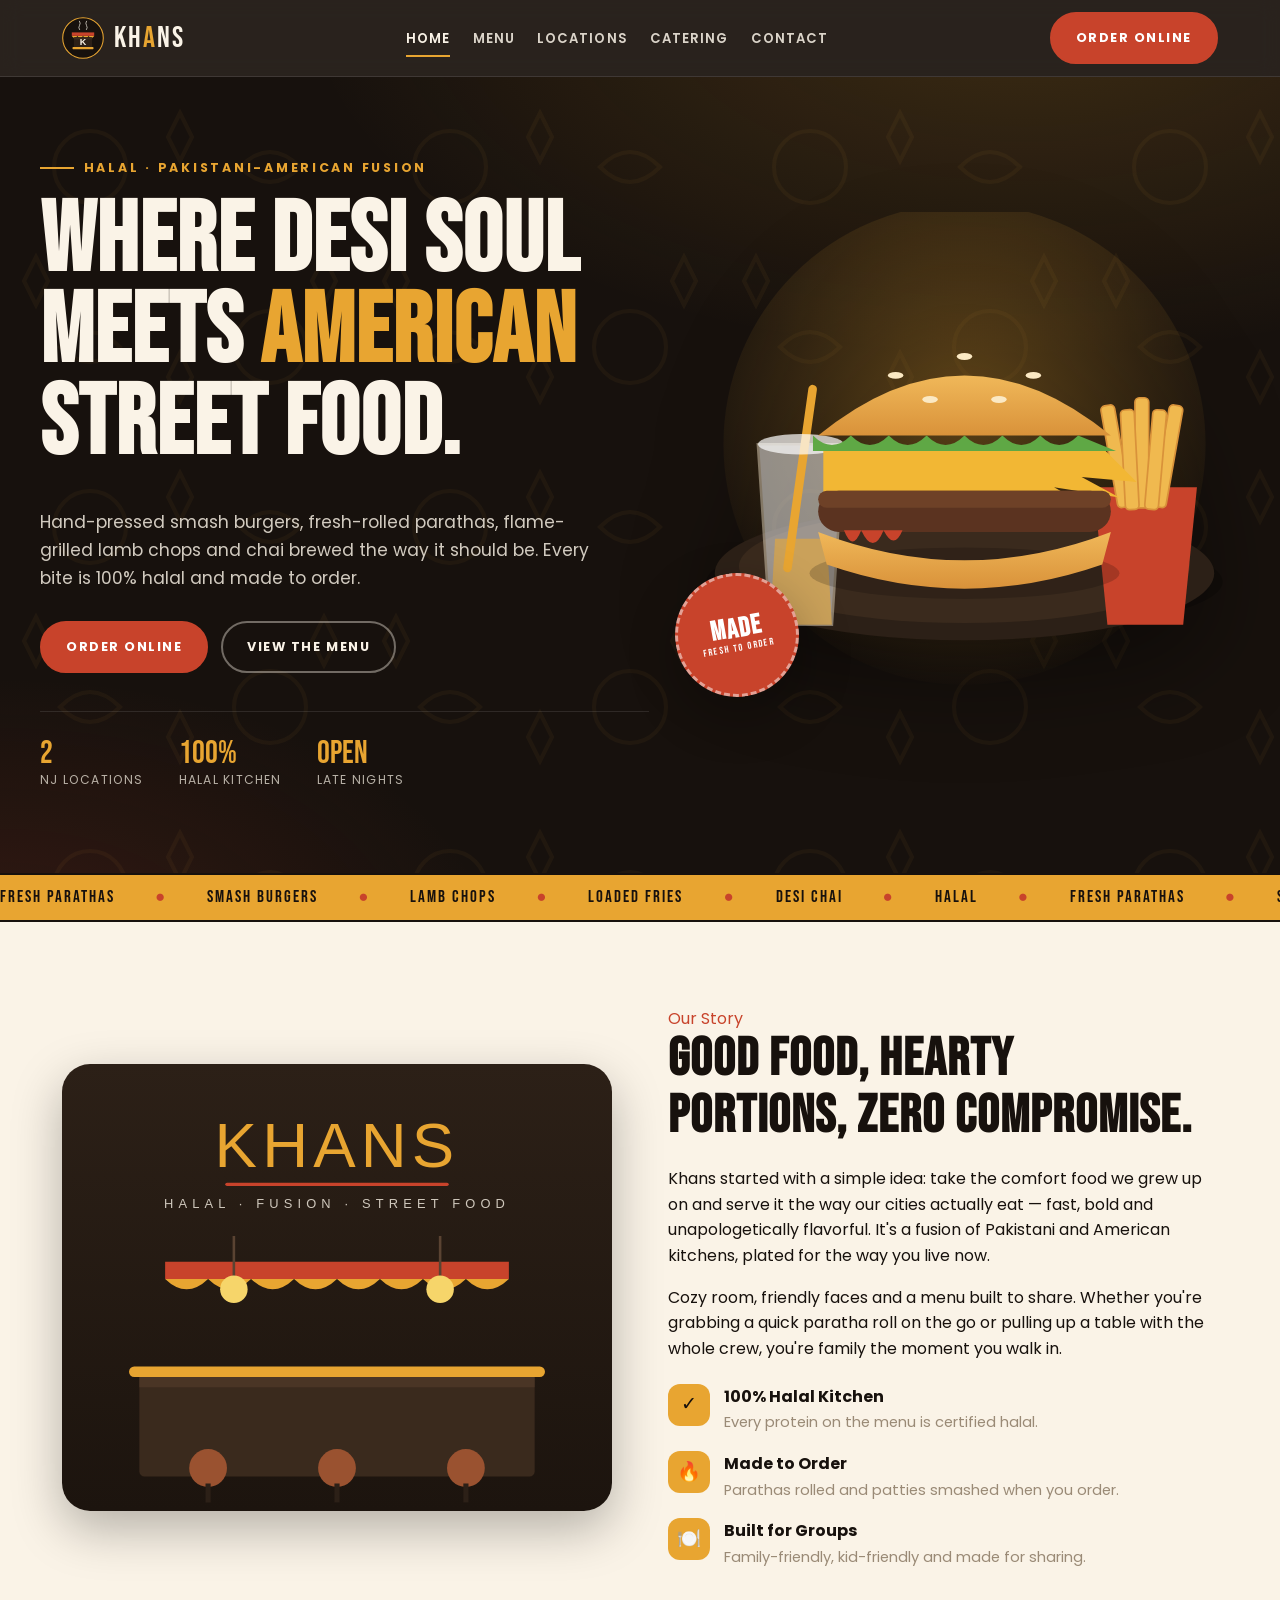
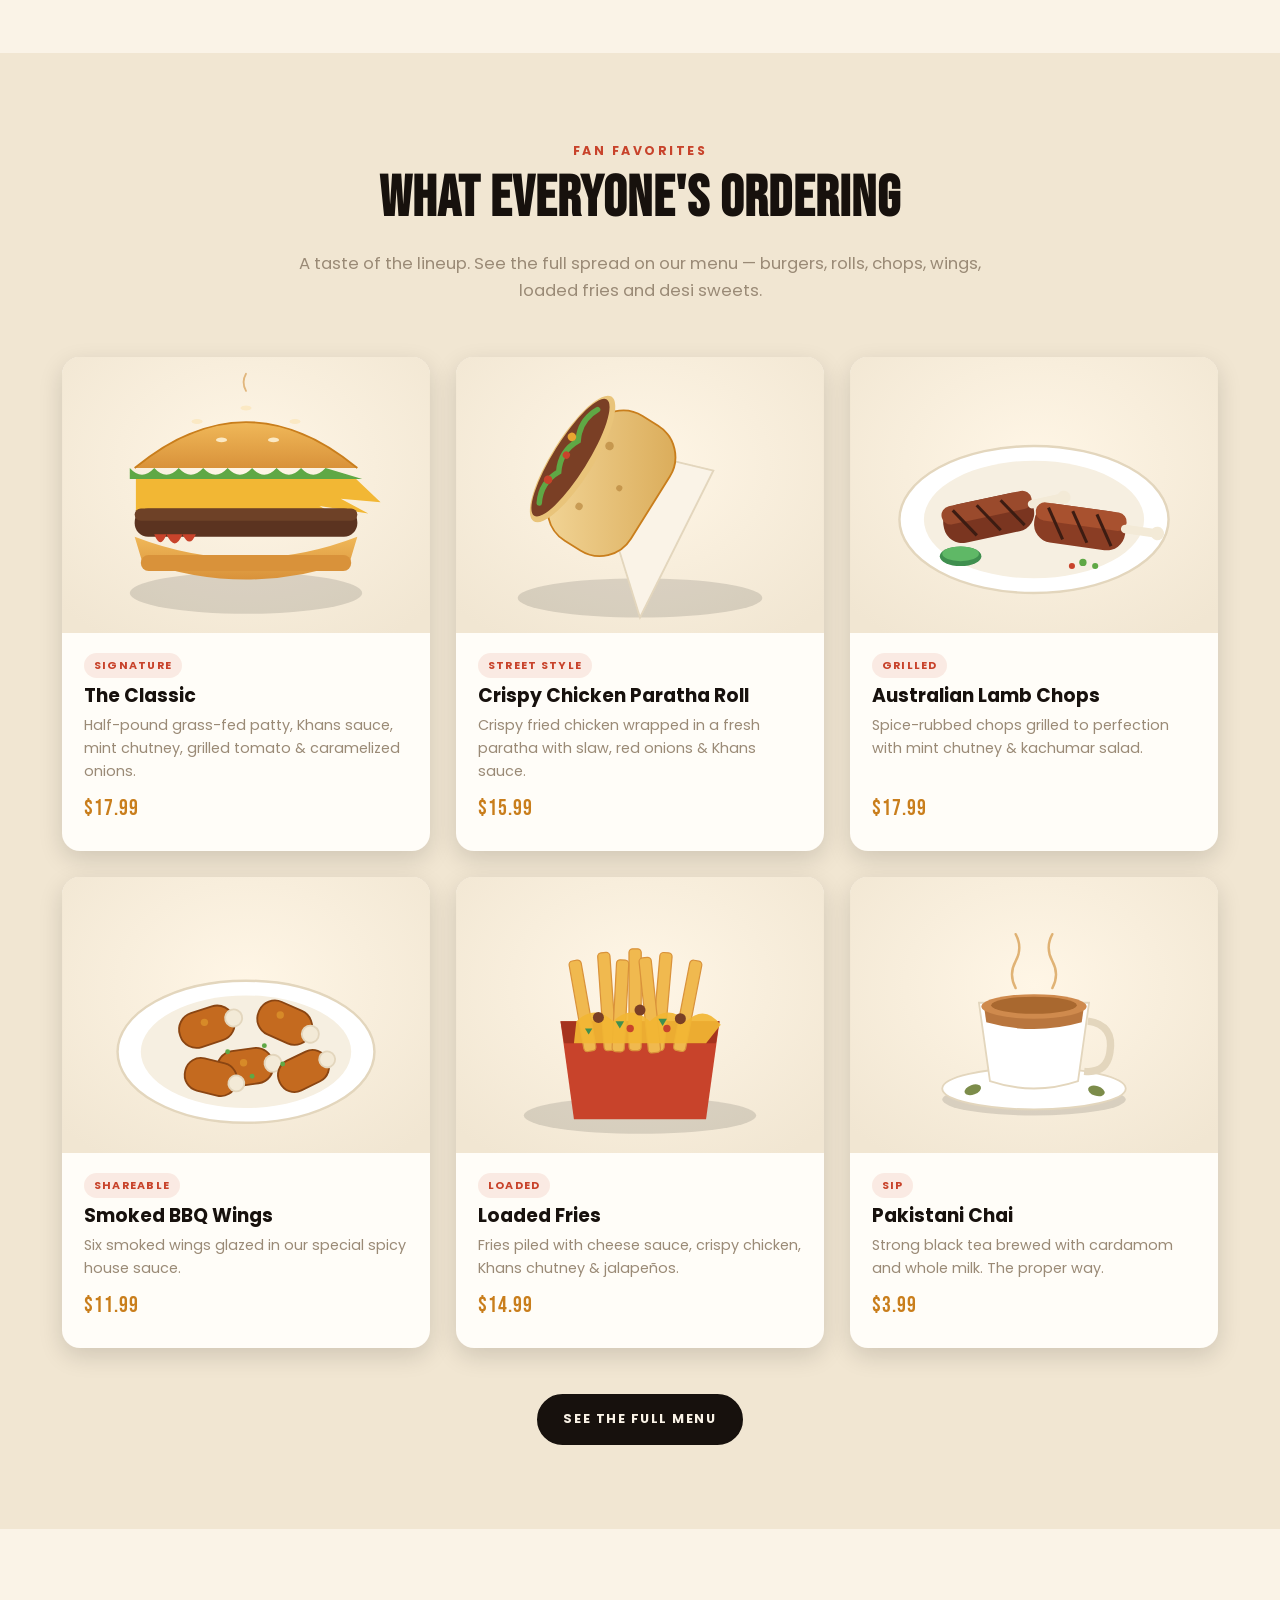
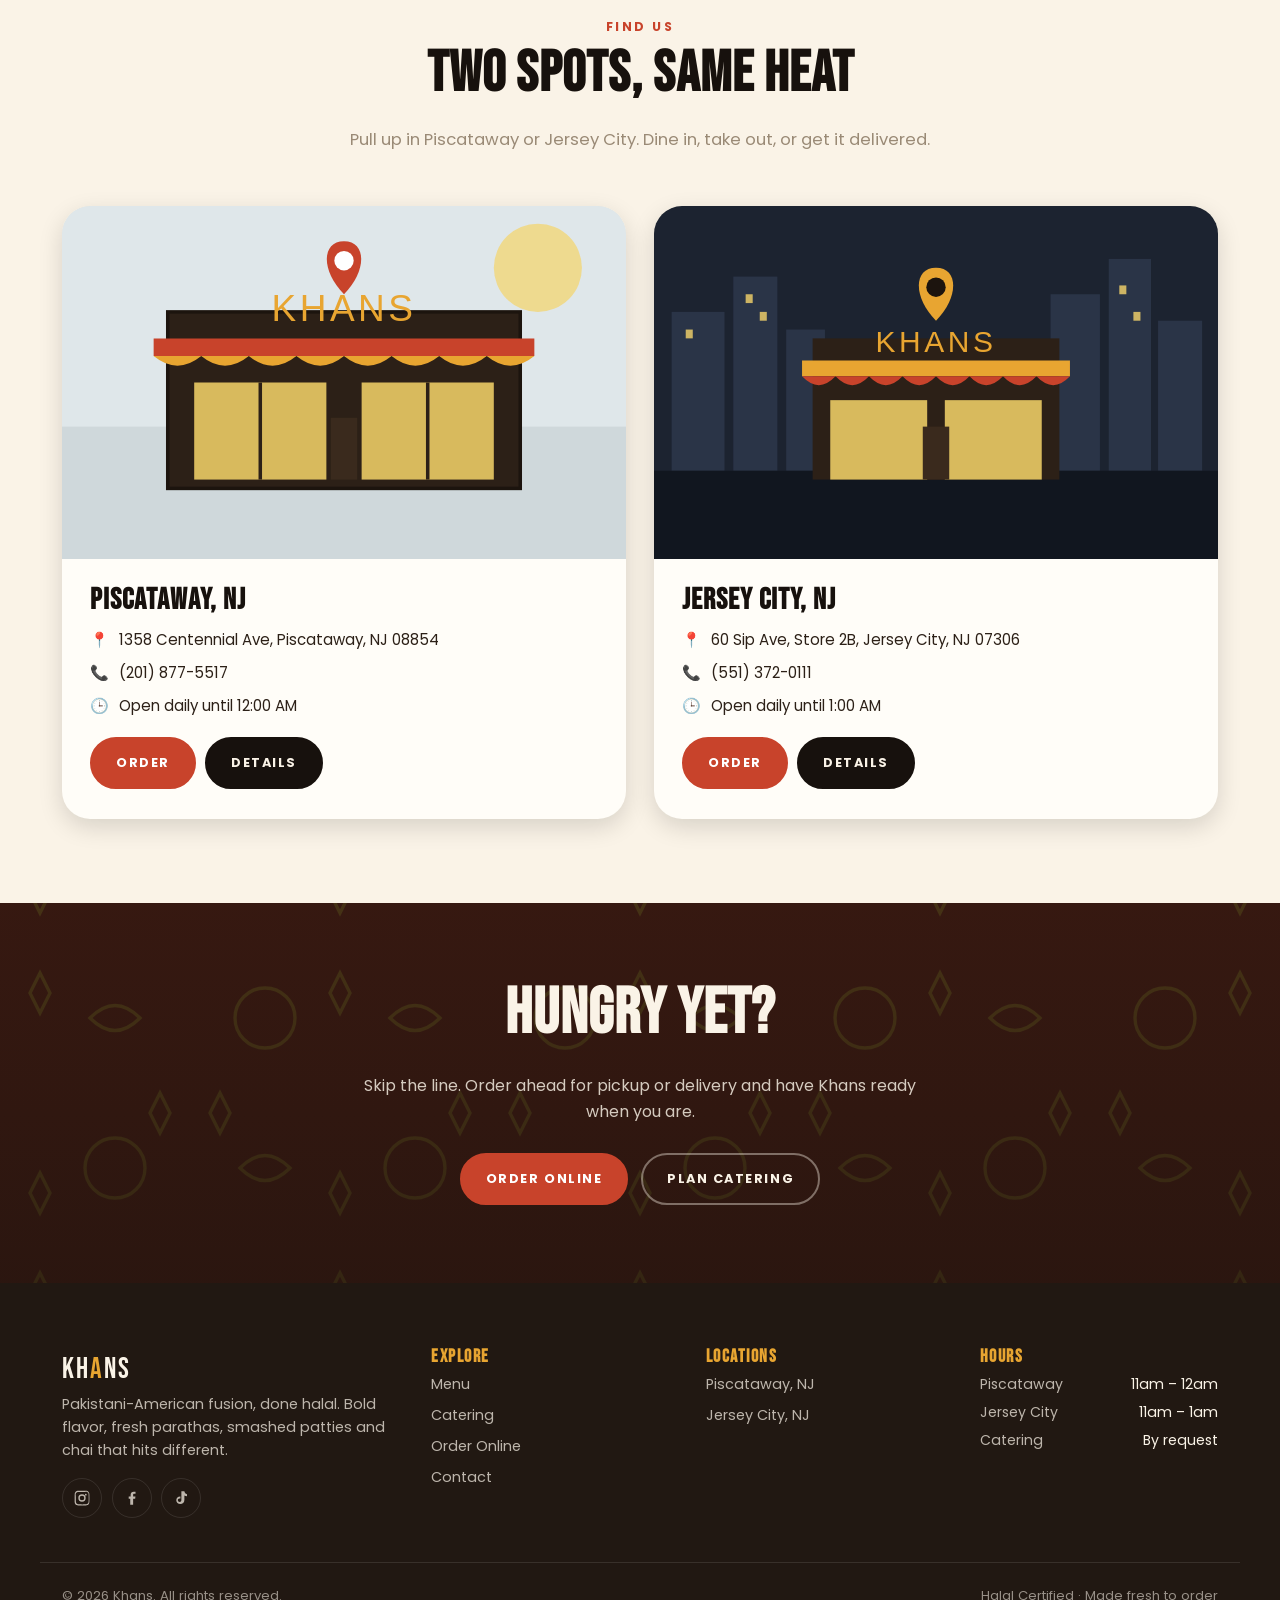
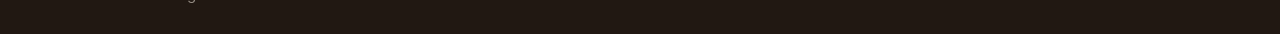
==== index.html @ 94a558b5 "Add Khans restaurant website (Pakistani-American fusion, halal) Multi-page static site (Home, Menu, " ====
<!DOCTYPE html>
<html lang="en">
<head>
  <meta charset="UTF-8" />
  <meta name="viewport" content="width=device-width, initial-scale=1.0" />
  <title>Khans — Pakistani-American Fusion · Halal Restaurant in NJ</title>
  <meta name="description" content="Khans serves bold Pakistani-American fusion — smash burgers, fresh paratha rolls, flame-grilled lamb chops, loaded fries and desi chai. 100% halal. Locations in Piscataway & Jersey City, NJ." />
  <link rel="icon" href="assets/img/favicon.svg" type="image/svg+xml" />
  <link rel="preconnect" href="https://fonts.googleapis.com" />
  <link rel="preconnect" href="https://fonts.gstatic.com" crossorigin />
  <link href="https://fonts.googleapis.com/css2?family=Bebas+Neue&family=Poppins:wght@400;500;600;700&display=swap" rel="stylesheet" />
  <script>document.documentElement.classList.add("js");</script>
  <link rel="stylesheet" href="assets/css/styles.css" />
</head>
<body>

  <!-- HEADER -->
  <header class="site-header">
    <nav class="nav container">
      <a class="brand" href="index.html">
        <img src="assets/img/logo.svg" alt="Khans logo" />
        <span class="brand-word">KH<b>A</b>NS</span>
      </a>
      <button class="nav-toggle" aria-label="Toggle menu" aria-expanded="false">
        <span></span><span></span><span></span>
      </button>
      <ul class="nav-links">
        <li><a href="index.html" aria-current="page">Home</a></li>
        <li><a href="menu.html">Menu</a></li>
        <li class="has-dropdown">
          <a href="#locations" aria-haspopup="true">Locations</a>
          <ul class="dropdown">
            <li><a href="piscataway.html">Piscataway, NJ <small>1358 Centennial Ave</small></a></li>
            <li><a href="jersey-city.html">Jersey City, NJ <small>60 Sip Ave</small></a></li>
          </ul>
        </li>
        <li><a href="catering.html">Catering</a></li>
        <li><a href="contact.html">Contact</a></li>
      </ul>
      <div class="nav-cta">
        <a class="btn btn--red" href="order.html">Order Online</a>
      </div>
    </nav>
  </header>

  <!-- HERO -->
  <section class="hero">
    <div class="hero__pattern"></div>
    <div class="container hero__inner">
      <div class="hero__copy reveal">
        <span class="hero__eyebrow">Halal · Pakistani-American Fusion</span>
        <h1>Where desi soul<br />meets <em>American</em><br />street food.</h1>
        <p class="hero__sub">Hand-pressed smash burgers, fresh-rolled parathas, flame-grilled lamb chops and chai brewed the way it should be. Every bite is 100% halal and made to order.</p>
        <div class="hero__cta">
          <a class="btn btn--red" href="order.html">Order Online</a>
          <a class="btn btn--ghost" href="menu.html">View the Menu</a>
        </div>
        <div class="hero__stats">
          <div><div class="n">2</div><div class="l">NJ Locations</div></div>
          <div><div class="n">100%</div><div class="l">Halal Kitchen</div></div>
          <div><div class="n">Open</div><div class="l">Late Nights</div></div>
        </div>
      </div>
      <div class="hero__art reveal">
        <img src="assets/img/hero.svg" alt="Khans signature burger, fries and shake" />
        <div class="hero__badge"><b>Made</b><span>Fresh to order</span></div>
      </div>
    </div>
  </section>

  <!-- MARQUEE -->
  <div class="marquee" aria-hidden="true">
    <div class="marquee__track">
      <span>Fresh Parathas <i class="dot">●</i> Smash Burgers <i class="dot">●</i> Lamb Chops <i class="dot">●</i> Loaded Fries <i class="dot">●</i> Desi Chai <i class="dot">●</i> Halal <i class="dot">●</i></span>
      <span>Fresh Parathas <i class="dot">●</i> Smash Burgers <i class="dot">●</i> Lamb Chops <i class="dot">●</i> Loaded Fries <i class="dot">●</i> Desi Chai <i class="dot">●</i> Halal <i class="dot">●</i></span>
    </div>
  </div>

  <!-- ABOUT -->
  <section class="section">
    <div class="container split">
      <div class="split__art reveal">
        <img src="assets/img/about.svg" alt="Inside Khans" />
      </div>
      <div class="split__copy reveal">
        <span class="section-head kicker" style="color:var(--chili)">Our Story</span>
        <h2>Good food, hearty<br />portions, zero compromise.</h2>
        <p>Khans started with a simple idea: take the comfort food we grew up on and serve it the way our cities actually eat — fast, bold and unapologetically flavorful. It's a fusion of Pakistani and American kitchens, plated for the way you live now.</p>
        <p>Cozy room, friendly faces and a menu built to share. Whether you're grabbing a quick paratha roll on the go or pulling up a table with the whole crew, you're family the moment you walk in.</p>
        <ul class="feature-list">
          <li><span class="ic">✓</span><div><b>100% Halal Kitchen</b><span>Every protein on the menu is certified halal.</span></div></li>
          <li><span class="ic">🔥</span><div><b>Made to Order</b><span>Parathas rolled and patties smashed when you order.</span></div></li>
          <li><span class="ic">🍽️</span><div><b>Built for Groups</b><span>Family-friendly, kid-friendly and made for sharing.</span></div></li>
        </ul>
      </div>
    </div>
  </section>

  <!-- MENU HIGHLIGHTS -->
  <section class="section section--cream2">
    <div class="container">
      <div class="section-head reveal">
        <span class="kicker">Fan Favorites</span>
        <h2>What everyone's ordering</h2>
        <p>A taste of the lineup. See the full spread on our menu — burgers, rolls, chops, wings, loaded fries and desi sweets.</p>
      </div>
      <div class="cards">
        <article class="card reveal">
          <div class="card__img"><img src="assets/img/burger.svg" alt="The Classic burger" /></div>
          <div class="card__body">
            <span class="card__tag">Signature</span>
            <h3>The Classic</h3>
            <p>Half-pound grass-fed patty, Khans sauce, mint chutney, grilled tomato & caramelized onions.</p>
            <span class="card__price">$17.99</span>
          </div>
        </article>
        <article class="card reveal">
          <div class="card__img"><img src="assets/img/paratha-roll.svg" alt="Crispy chicken paratha roll" /></div>
          <div class="card__body">
            <span class="card__tag">Street Style</span>
            <h3>Crispy Chicken Paratha Roll</h3>
            <p>Crispy fried chicken wrapped in a fresh paratha with slaw, red onions & Khans sauce.</p>
            <span class="card__price">$15.99</span>
          </div>
        </article>
        <article class="card reveal">
          <div class="card__img"><img src="assets/img/lamb-chops.svg" alt="Australian lamb chops" /></div>
          <div class="card__body">
            <span class="card__tag">Grilled</span>
            <h3>Australian Lamb Chops</h3>
            <p>Spice-rubbed chops grilled to perfection with mint chutney & kachumar salad.</p>
            <span class="card__price">$17.99</span>
          </div>
        </article>
        <article class="card reveal">
          <div class="card__img"><img src="assets/img/wings.svg" alt="Smoked BBQ wings" /></div>
          <div class="card__body">
            <span class="card__tag">Shareable</span>
            <h3>Smoked BBQ Wings</h3>
            <p>Six smoked wings glazed in our special spicy house sauce.</p>
            <span class="card__price">$11.99</span>
          </div>
        </article>
        <article class="card reveal">
          <div class="card__img"><img src="assets/img/loaded-fries.svg" alt="Loaded fries" /></div>
          <div class="card__body">
            <span class="card__tag">Loaded</span>
            <h3>Loaded Fries</h3>
            <p>Fries piled with cheese sauce, crispy chicken, Khans chutney & jalapeños.</p>
            <span class="card__price">$14.99</span>
          </div>
        </article>
        <article class="card reveal">
          <div class="card__img"><img src="assets/img/chai.svg" alt="Pakistani chai" /></div>
          <div class="card__body">
            <span class="card__tag">Sip</span>
            <h3>Pakistani Chai</h3>
            <p>Strong black tea brewed with cardamom and whole milk. The proper way.</p>
            <span class="card__price">$3.99</span>
          </div>
        </article>
      </div>
      <div style="text-align:center;margin-top:46px" class="reveal">
        <a class="btn btn--dark" href="menu.html">See the Full Menu</a>
      </div>
    </div>
  </section>

  <!-- LOCATIONS -->
  <section class="section" id="locations">
    <div class="container">
      <div class="section-head reveal">
        <span class="kicker">Find Us</span>
        <h2>Two spots, same heat</h2>
        <p>Pull up in Piscataway or Jersey City. Dine in, take out, or get it delivered.</p>
      </div>
      <div class="loc-cards">
        <article class="loc-card reveal">
          <div class="loc-card__img"><img src="assets/img/loc-piscataway.svg" alt="Khans Piscataway storefront" /></div>
          <div class="loc-card__body">
            <h3>Piscataway, NJ</h3>
            <div class="loc-card__row"><span class="ic">📍</span><span>1358 Centennial Ave, Piscataway, NJ 08854</span></div>
            <div class="loc-card__row"><span class="ic">📞</span><span><a href="tel:+12018775517">(201) 877-5517</a></span></div>
            <div class="loc-card__row"><span class="ic">🕒</span><span>Open daily until 12:00 AM</span></div>
            <div class="loc-card__actions">
              <a class="btn btn--red" href="order.html">Order</a>
              <a class="btn btn--dark" href="piscataway.html">Details</a>
            </div>
          </div>
        </article>
        <article class="loc-card reveal">
          <div class="loc-card__img"><img src="assets/img/loc-jersey-city.svg" alt="Khans Jersey City storefront" /></div>
          <div class="loc-card__body">
            <h3>Jersey City, NJ</h3>
            <div class="loc-card__row"><span class="ic">📍</span><span>60 Sip Ave, Store 2B, Jersey City, NJ 07306</span></div>
            <div class="loc-card__row"><span class="ic">📞</span><span><a href="tel:+15513720111">(551) 372-0111</a></span></div>
            <div class="loc-card__row"><span class="ic">🕒</span><span>Open daily until 1:00 AM</span></div>
            <div class="loc-card__actions">
              <a class="btn btn--red" href="order.html">Order</a>
              <a class="btn btn--dark" href="jersey-city.html">Details</a>
            </div>
          </div>
        </article>
      </div>
    </div>
  </section>

  <!-- CTA BAND -->
  <section class="cta-band">
    <div class="container reveal">
      <h2>Hungry yet?</h2>
      <p>Skip the line. Order ahead for pickup or delivery and have Khans ready when you are.</p>
      <div class="hero__cta">
        <a class="btn btn--red" href="order.html">Order Online</a>
        <a class="btn btn--ghost" href="catering.html">Plan Catering</a>
      </div>
    </div>
  </section>

  <!-- FOOTER -->
  <footer class="site-footer">
    <div class="container footer-grid">
      <div class="footer-brand">
        <span class="brand-word">KH<b>A</b>NS</span>
        <p>Pakistani-American fusion, done halal. Bold flavor, fresh parathas, smashed patties and chai that hits different.</p>
        <div class="socials">
          <a href="#" aria-label="Instagram"><svg viewBox="0 0 24 24" fill="currentColor"><path d="M12 2.2c3.2 0 3.6 0 4.9.07 1.2.05 1.8.25 2.2.42.6.2 1 .5 1.4.9.4.4.7.8.9 1.4.17.4.37 1 .42 2.2.06 1.3.07 1.7.07 4.9s0 3.6-.07 4.9c-.05 1.2-.25 1.8-.42 2.2-.2.6-.5 1-.9 1.4-.4.4-.8.7-1.4.9-.4.17-1 .37-2.2.42-1.3.06-1.7.07-4.9.07s-3.6 0-4.9-.07c-1.2-.05-1.8-.25-2.2-.42-.6-.2-1-.5-1.4-.9-.4-.4-.7-.8-.9-1.4-.17-.4-.37-1-.42-2.2C2.2 15.6 2.2 15.2 2.2 12s0-3.6.07-4.9c.05-1.2.25-1.8.42-2.2.2-.6.5-1 .9-1.4.4-.4.8-.7 1.4-.9.4-.17 1-.37 2.2-.42C8.4 2.2 8.8 2.2 12 2.2Zm0 1.8c-3.1 0-3.5 0-4.7.07-.9.04-1.4.2-1.7.32-.43.17-.74.37-1.06.69-.32.32-.52.63-.69 1.06-.12.3-.28.8-.32 1.7C3.8 8.5 3.8 8.9 3.8 12s0 3.5.07 4.7c.04.9.2 1.4.32 1.7.17.43.37.74.69 1.06.32.32.63.52 1.06.69.3.12.8.28 1.7.32 1.2.07 1.6.07 4.7.07s3.5 0 4.7-.07c.9-.04 1.4-.2 1.7-.32.43-.17.74-.37 1.06-.69.32-.32.52-.63.69-1.06.12-.3.28-.8.32-1.7.07-1.2.07-1.6.07-4.7s0-3.5-.07-4.7c-.04-.9-.2-1.4-.32-1.7a2.9 2.9 0 0 0-.69-1.06 2.9 2.9 0 0 0-1.06-.69c-.3-.12-.8-.28-1.7-.32C15.5 4 15.1 4 12 4Zm0 3.1a4.9 4.9 0 1 1 0 9.8 4.9 4.9 0 0 1 0-9.8Zm0 1.8a3.1 3.1 0 1 0 0 6.2 3.1 3.1 0 0 0 0-6.2Zm5.1-2.5a1.15 1.15 0 1 1 0 2.3 1.15 1.15 0 0 1 0-2.3Z"/></svg></a>
          <a href="#" aria-label="Facebook"><svg viewBox="0 0 24 24" fill="currentColor"><path d="M13.5 21v-8h2.7l.4-3.1h-3.1V7.9c0-.9.25-1.5 1.55-1.5h1.65V3.6c-.3 0-1.3-.1-2.45-.1-2.4 0-4.05 1.45-4.05 4.15v2.25H7.6V13h2.05v8h3.85Z"/></svg></a>
          <a href="#" aria-label="TikTok"><svg viewBox="0 0 24 24" fill="currentColor"><path d="M16.5 3c.3 2 1.5 3.6 3.5 3.9v2.8c-1.3 0-2.5-.4-3.5-1v5.9c0 3.2-2.4 5.4-5.4 5.4S5.7 17.8 5.7 14.9c0-2.9 2.4-5.2 5.5-5l.0 2.9c-.4-.1-.8-.2-1.2-.1-1.3.1-2.3 1.1-2.2 2.4.1 1.3 1.1 2.2 2.4 2.2 1.4 0 2.3-1 2.3-2.6V3h3Z"/></svg></a>
        </div>
      </div>
      <div>
        <h4>Explore</h4>
        <ul>
          <li><a href="menu.html">Menu</a></li>
          <li><a href="catering.html">Catering</a></li>
          <li><a href="order.html">Order Online</a></li>
          <li><a href="contact.html">Contact</a></li>
        </ul>
      </div>
      <div>
        <h4>Locations</h4>
        <ul>
          <li><a href="piscataway.html">Piscataway, NJ</a></li>
          <li><a href="jersey-city.html">Jersey City, NJ</a></li>
        </ul>
      </div>
      <div>
        <h4>Hours</h4>
        <div class="hours-list">
          <div class="h"><span>Piscataway</span><span>11am – 12am</span></div>
          <div class="h"><span>Jersey City</span><span>11am – 1am</span></div>
          <div class="h"><span>Catering</span><span>By request</span></div>
        </div>
      </div>
    </div>
    <div class="container footer-bottom">
      <span>&copy; <span data-year>2026</span> Khans. All rights reserved.</span>
      <span>Halal Certified · Made fresh to order</span>
    </div>
  </footer>

  <script src="assets/js/main.js"></script>
</body>
</html>
---- assets/css/styles.css ----
/* =========================================================
   KHANS — Pakistani-American Fusion (Halal)
   Global stylesheet
   ========================================================= */

:root {
  --ink: #17110d;
  --ink-2: #211812;
  --ink-3: #2c2017;
  --cream: #faf3e7;
  --cream-2: #f1e6d2;
  --paper: #fffdf8;
  --gold: #e8a531;
  --gold-deep: #c97e1c;
  --chili: #c8432b;
  --chili-deep: #a5331e;
  --green: #2a7d5f;
  --muted: #9a8a76;
  --line: rgba(255, 255, 255, 0.10);
  --line-dark: rgba(23, 17, 13, 0.12);
  --shadow: 0 18px 50px rgba(0, 0, 0, 0.28);
  --shadow-sm: 0 8px 24px rgba(0, 0, 0, 0.14);
  --radius: 18px;
  --radius-lg: 28px;
  --maxw: 1200px;
  --display: "Bebas Neue", "Anton", "Arial Narrow", sans-serif;
  --body: "Poppins", "Inter", system-ui, -apple-system, Segoe UI, Roboto, sans-serif;
}

* { box-sizing: border-box; }

html { scroll-behavior: smooth; }

body {
  margin: 0;
  font-family: var(--body);
  color: var(--ink);
  background: var(--cream);
  line-height: 1.6;
  -webkit-font-smoothing: antialiased;
  text-rendering: optimizeLegibility;
  overflow-x: hidden;
}

img { max-width: 100%; display: block; }

a { color: inherit; text-decoration: none; }

h1, h2, h3, h4 { margin: 0 0 .4em; line-height: 1.04; }

p { margin: 0 0 1rem; }

.container {
  width: 100%;
  max-width: var(--maxw);
  margin-inline: auto;
  padding-inline: 22px;
}

.display {
  font-family: var(--display);
  font-weight: 400;
  letter-spacing: .5px;
  text-transform: uppercase;
}

.accent { color: var(--gold); }
.accent-red { color: var(--chili); }

/* ---------- Buttons ---------- */
.btn {
  --bg: var(--gold);
  --fg: var(--ink);
  display: inline-flex;
  align-items: center;
  gap: .55rem;
  padding: .85rem 1.5rem;
  background: var(--bg);
  color: var(--fg);
  border: 2px solid var(--bg);
  border-radius: 999px;
  font-weight: 700;
  font-size: .8rem;
  letter-spacing: .12em;
  text-transform: uppercase;
  cursor: pointer;
  transition: transform .18s ease, box-shadow .18s ease, background .18s ease, color .18s ease;
  white-space: nowrap;
}
.btn:hover { transform: translateY(-2px); box-shadow: 0 12px 26px rgba(232,165,49,.35); }
.btn--red { --bg: var(--chili); --fg: #fff; }
.btn--red:hover { box-shadow: 0 12px 26px rgba(200,67,43,.4); }
.btn--ghost {
  --bg: transparent; --fg: var(--cream);
  border-color: rgba(250,243,231,.4);
}
.btn--ghost:hover { background: var(--cream); color: var(--ink); border-color: var(--cream); box-shadow: none; }
.btn--dark { --bg: var(--ink); --fg: var(--cream); border-color: var(--ink); }

/* ---------- Header / Nav ---------- */
.site-header {
  position: sticky;
  top: 0;
  z-index: 60;
  background: rgba(23, 17, 13, 0.92);
  backdrop-filter: blur(10px);
  border-bottom: 1px solid var(--line);
}
.nav {
  display: flex;
  align-items: center;
  justify-content: space-between;
  height: 76px;
}
.brand {
  display: flex;
  align-items: center;
  gap: .6rem;
  color: var(--cream);
}
.brand img { height: 42px; width: auto; }
.brand .brand-word {
  font-family: var(--display);
  font-size: 1.9rem;
  letter-spacing: 2px;
  line-height: 1;
}
.brand .brand-word b { color: var(--gold); font-weight: 400; }

.nav-links {
  display: flex;
  align-items: center;
  gap: 1.4rem;
  list-style: none;
  margin: 0;
  padding: 0;
}
.nav-links a {
  color: var(--cream);
  font-size: .82rem;
  font-weight: 600;
  letter-spacing: .08em;
  text-transform: uppercase;
  padding: .4rem 0;
  position: relative;
  opacity: .85;
  transition: opacity .15s ease;
}
.nav-links a:hover, .nav-links a[aria-current="page"] { opacity: 1; }
.nav-links a[aria-current="page"]::after,
.nav-links a:hover::after {
  content: "";
  position: absolute;
  left: 0; right: 0; bottom: -2px;
  height: 2px;
  background: var(--gold);
}

.has-dropdown { position: relative; }
.dropdown {
  position: absolute;
  top: 130%;
  left: 50%;
  transform: translateX(-50%) translateY(8px);
  background: var(--paper);
  border-radius: 14px;
  box-shadow: var(--shadow);
  padding: .5rem;
  min-width: 220px;
  opacity: 0;
  visibility: hidden;
  transition: all .18s ease;
  list-style: none;
  margin: 0;
}
.has-dropdown:hover .dropdown,
.has-dropdown:focus-within .dropdown {
  opacity: 1; visibility: visible; transform: translateX(-50%) translateY(0);
}
.dropdown a {
  color: var(--ink);
  display: block;
  padding: .7rem .9rem;
  border-radius: 10px;
  opacity: 1;
  text-transform: none;
  letter-spacing: 0;
  font-size: .9rem;
}
.dropdown a:hover { background: var(--cream-2); }
.dropdown a::after { display: none; }
.dropdown small { display: block; color: var(--muted); font-weight: 500; font-size: .72rem; }

.nav-cta { display: flex; align-items: center; gap: .7rem; }

.nav-toggle {
  display: none;
  background: none;
  border: 0;
  cursor: pointer;
  padding: 8px;
}
.nav-toggle span {
  display: block;
  width: 26px;
  height: 2px;
  background: var(--cream);
  margin: 5px 0;
  transition: .25s;
}

/* ---------- Marquee strip ---------- */
.marquee {
  background: var(--gold);
  color: var(--ink);
  overflow: hidden;
  white-space: nowrap;
  border-top: 2px solid var(--ink);
  border-bottom: 2px solid var(--ink);
}
.marquee__track {
  display: inline-flex;
  gap: 2.5rem;
  padding: .55rem 0;
  animation: marquee 24s linear infinite;
  font-family: var(--display);
  letter-spacing: 2px;
  font-size: 1.05rem;
}
.marquee span { display: inline-flex; align-items: center; gap: 2.5rem; }
.marquee .dot { color: var(--chili); }
@keyframes marquee { from { transform: translateX(0); } to { transform: translateX(-50%); } }

/* ---------- Hero ---------- */
.hero {
  position: relative;
  background:
    radial-gradient(1200px 600px at 80% -10%, rgba(232,165,49,.18), transparent 60%),
    radial-gradient(900px 500px at 0% 110%, rgba(200,67,43,.16), transparent 55%),
    var(--ink);
  color: var(--cream);
  overflow: hidden;
}
.hero__pattern {
  position: absolute;
  inset: 0;
  background-image: url("../img/pattern.svg");
  background-size: 360px;
  opacity: .05;
  pointer-events: none;
}
.hero__inner {
  position: relative;
  display: grid;
  grid-template-columns: 1.05fr .95fr;
  align-items: center;
  gap: 40px;
  padding: 74px 0 84px;
}
.hero__eyebrow {
  display: inline-flex;
  align-items: center;
  gap: .6rem;
  font-size: .78rem;
  font-weight: 700;
  letter-spacing: .22em;
  text-transform: uppercase;
  color: var(--gold);
  margin-bottom: 18px;
}
.hero__eyebrow::before { content: ""; width: 34px; height: 2px; background: var(--gold); }
.hero h1 {
  font-family: var(--display);
  font-size: clamp(3.2rem, 8vw, 6.2rem);
  letter-spacing: 1px;
  line-height: .92;
}
.hero h1 em { color: var(--gold); font-style: normal; }
.hero__sub {
  font-size: 1.08rem;
  color: rgba(250,243,231,.82);
  max-width: 52ch;
  margin: 1.1rem 0 1.8rem;
}
.hero__cta { display: flex; flex-wrap: wrap; gap: .8rem; }
.hero__stats {
  display: flex;
  gap: 2.2rem;
  margin-top: 2.4rem;
  padding-top: 1.6rem;
  border-top: 1px solid var(--line);
}
.hero__stats .n { font-family: var(--display); font-size: 2rem; color: var(--gold); line-height: 1; }
.hero__stats .l { font-size: .76rem; letter-spacing: .1em; text-transform: uppercase; color: rgba(250,243,231,.7); }
.hero__art { position: relative; }
.hero__art img { filter: drop-shadow(0 30px 50px rgba(0,0,0,.45)); }
.hero__badge {
  position: absolute;
  bottom: 6%;
  left: -14px;
  background: var(--chili);
  color: #fff;
  border-radius: 50%;
  width: 124px;
  height: 124px;
  display: grid;
  place-content: center;
  text-align: center;
  font-family: var(--display);
  letter-spacing: 1px;
  line-height: 1;
  box-shadow: var(--shadow);
  transform: rotate(-10deg);
  border: 3px dashed rgba(255,255,255,.5);
}
.hero__badge b { font-size: 1.7rem; display: block; }
.hero__badge span { font-size: .62rem; letter-spacing: .15em; }

/* ---------- Sections ---------- */
.section { padding: 84px 0; }
.section--tight { padding: 60px 0; }
.section--ink { background: var(--ink); color: var(--cream); }
.section--cream2 { background: var(--cream-2); }

.section-head { text-align: center; max-width: 720px; margin: 0 auto 52px; }
.section-head .kicker {
  font-size: .78rem; font-weight: 700; letter-spacing: .2em;
  text-transform: uppercase; color: var(--chili);
}
.section--ink .section-head .kicker { color: var(--gold); }
.section-head h2 {
  font-family: var(--display);
  font-size: clamp(2.3rem, 5vw, 3.6rem);
  letter-spacing: 1px;
  margin-top: .35rem;
}
.section-head p { color: var(--muted); font-size: 1.04rem; }
.section--ink .section-head p { color: rgba(250,243,231,.75); }

/* ---------- About / split ---------- */
.split {
  display: grid;
  grid-template-columns: 1fr 1fr;
  gap: 56px;
  align-items: center;
}
.split__art img { border-radius: var(--radius-lg); box-shadow: var(--shadow); }
.split h2 { font-family: var(--display); font-size: clamp(2.2rem,4.5vw,3.4rem); letter-spacing: 1px; }
.feature-list { list-style: none; padding: 0; margin: 1.4rem 0 0; display: grid; gap: 1rem; }
.feature-list li { display: flex; gap: .9rem; align-items: flex-start; }
.feature-list .ic {
  flex: 0 0 auto; width: 42px; height: 42px; border-radius: 12px;
  background: var(--gold); color: var(--ink);
  display: grid; place-content: center; font-size: 1.2rem;
}
.feature-list b { display: block; font-size: 1rem; }
.feature-list span { color: var(--muted); font-size: .92rem; }
.section--ink .feature-list span { color: rgba(250,243,231,.7); }

/* ---------- Highlights grid ---------- */
.cards {
  display: grid;
  grid-template-columns: repeat(3, 1fr);
  gap: 26px;
}
.card {
  background: var(--paper);
  border-radius: var(--radius);
  overflow: hidden;
  box-shadow: var(--shadow-sm);
  transition: transform .2s ease, box-shadow .2s ease;
  display: flex;
  flex-direction: column;
}
.card:hover { transform: translateY(-6px); box-shadow: var(--shadow); }
.card__img { aspect-ratio: 4 / 3; background: var(--cream-2); overflow: hidden; }
.card__img img { width: 100%; height: 100%; object-fit: cover; transition: transform .4s ease; }
.card:hover .card__img img { transform: scale(1.06); }
.card__body { padding: 20px 22px 24px; display: flex; flex-direction: column; gap: .5rem; flex: 1; }
.card__body h3 { font-size: 1.18rem; margin: 0; }
.card__body p { color: var(--muted); font-size: .9rem; margin: 0; flex: 1; }
.card__tag {
  align-self: flex-start;
  font-size: .68rem; font-weight: 700; letter-spacing: .12em; text-transform: uppercase;
  color: var(--chili); background: rgba(200,67,43,.1);
  padding: .25rem .6rem; border-radius: 999px;
}
.card__price { font-family: var(--display); font-size: 1.4rem; color: var(--gold-deep); letter-spacing: 1px; }

/* ---------- Menu page ---------- */
.menu-hero {
  background:
    radial-gradient(900px 400px at 80% -20%, rgba(232,165,49,.2), transparent 60%),
    var(--ink);
  color: var(--cream);
  text-align: center;
  padding: 70px 0 56px;
  position: relative;
}
.menu-hero h1 { font-family: var(--display); font-size: clamp(2.8rem,7vw,5rem); letter-spacing: 1px; }
.menu-hero p { color: rgba(250,243,231,.8); max-width: 60ch; margin-inline: auto; }

.menu-nav {
  position: sticky;
  top: 76px;
  z-index: 40;
  background: var(--cream);
  border-bottom: 1px solid var(--line-dark);
  padding: 12px 0;
}
.menu-nav__track {
  display: flex; gap: .5rem; overflow-x: auto; scrollbar-width: none;
  -webkit-overflow-scrolling: touch;
}
.menu-nav__track::-webkit-scrollbar { display: none; }
.menu-nav a {
  flex: 0 0 auto;
  padding: .5rem 1rem;
  border-radius: 999px;
  font-size: .8rem; font-weight: 600; letter-spacing: .05em;
  text-transform: uppercase;
  color: var(--ink);
  border: 1.5px solid var(--line-dark);
  transition: all .15s ease;
}
.menu-nav a:hover { background: var(--ink); color: var(--cream); border-color: var(--ink); }

.menu-cat { padding: 56px 0 0; scroll-margin-top: 150px; }
.menu-cat:last-child { padding-bottom: 80px; }
.menu-cat__head {
  display: flex; align-items: baseline; gap: 1rem; margin-bottom: 8px;
}
.menu-cat__head h2 { font-family: var(--display); font-size: clamp(2rem,4vw,2.8rem); letter-spacing: 1px; }
.menu-cat__head .line { flex: 1; height: 2px; background: var(--line-dark); }
.menu-cat__note { color: var(--muted); font-size: .9rem; margin-bottom: 26px; }

.menu-grid { display: grid; grid-template-columns: 1fr 1fr; gap: 10px 48px; }
.menu-item {
  display: grid;
  grid-template-columns: 1fr auto;
  gap: .4rem 1rem;
  padding: 16px 0;
  border-bottom: 1px dashed var(--line-dark);
  align-items: baseline;
}
.menu-item__name { font-weight: 700; font-size: 1.04rem; display: flex; align-items: center; gap: .5rem; }
.menu-item__price { font-family: var(--display); font-size: 1.25rem; color: var(--gold-deep); letter-spacing: 1px; white-space: nowrap; }
.menu-item__desc { grid-column: 1 / -1; color: var(--muted); font-size: .9rem; margin: 0; }
.pill {
  font-size: .6rem; font-weight: 800; letter-spacing: .1em; text-transform: uppercase;
  padding: .15rem .45rem; border-radius: 999px; vertical-align: middle;
}
.pill--veg { color: var(--green); background: rgba(42,125,95,.12); }
.pill--spicy { color: var(--chili); background: rgba(200,67,43,.12); }
.pill--new { color: var(--ink); background: var(--gold); }

/* ---------- Locations ---------- */
.loc-cards { display: grid; grid-template-columns: 1fr 1fr; gap: 28px; }
.loc-card {
  background: var(--paper);
  border-radius: var(--radius-lg);
  overflow: hidden;
  box-shadow: var(--shadow-sm);
  display: flex; flex-direction: column;
}
.loc-card__img { aspect-ratio: 16/10; overflow: hidden; background: var(--cream-2); }
.loc-card__img img { width: 100%; height: 100%; object-fit: cover; }
.loc-card__body { padding: 26px 28px 30px; }
.loc-card__body h3 { font-family: var(--display); font-size: 1.9rem; letter-spacing: 1px; }
.loc-card__row { display: flex; gap: .6rem; align-items: flex-start; color: var(--ink-3); margin-bottom: .55rem; font-size: .94rem; }
.loc-card__row .ic { color: var(--chili); flex: 0 0 auto; }
.loc-card__actions { display: flex; flex-wrap: wrap; gap: .6rem; margin-top: 1.2rem; }

/* ---------- CTA band ---------- */
.cta-band {
  background:
    linear-gradient(rgba(23,17,13,.78), rgba(23,17,13,.86)),
    url("../img/pattern.svg") center/300px, var(--chili-deep);
  color: var(--cream);
  text-align: center;
  padding: 78px 0;
}
.cta-band h2 { font-family: var(--display); font-size: clamp(2.4rem,5vw,4rem); letter-spacing: 1px; }
.cta-band p { color: rgba(250,243,231,.82); max-width: 56ch; margin: 0 auto 1.8rem; }
.cta-band .hero__cta { justify-content: center; }

/* ---------- Order page ---------- */
.order-grid { display: grid; grid-template-columns: repeat(3,1fr); gap: 22px; }
.order-card {
  background: var(--paper); border-radius: var(--radius); padding: 30px 26px; text-align: center;
  box-shadow: var(--shadow-sm); transition: transform .2s ease;
  display: flex; flex-direction: column; align-items: center; gap: .4rem;
}
.order-card:hover { transform: translateY(-5px); }
.order-card .logo {
  width: 70px; height: 70px; border-radius: 18px; display: grid; place-content: center;
  font-family: var(--display); font-size: 1.4rem; color:#fff; letter-spacing: 1px; margin-bottom: .6rem;
}
.order-card h3 { font-size: 1.2rem; margin: 0; }
.order-card p { color: var(--muted); font-size: .88rem; margin: 0; flex: 1; }

/* ---------- Contact / forms ---------- */
.contact-grid { display: grid; grid-template-columns: 1fr 1fr; gap: 48px; align-items: start; }
.field { margin-bottom: 1.1rem; }
.field label { display: block; font-size: .8rem; font-weight: 700; letter-spacing: .06em; text-transform: uppercase; margin-bottom: .4rem; }
.field input, .field textarea, .field select {
  width: 100%; padding: .85rem 1rem; border: 1.5px solid var(--line-dark);
  border-radius: 12px; font-family: inherit; font-size: .95rem; background: var(--paper);
}
.field input:focus, .field textarea:focus, .field select:focus { outline: none; border-color: var(--gold); }
.info-block { display: grid; gap: 1.4rem; }
.info-block .row { display: flex; gap: 1rem; align-items: flex-start; }
.info-block .ic {
  flex: 0 0 auto; width: 48px; height: 48px; border-radius: 14px; background: var(--ink); color: var(--gold);
  display: grid; place-content: center; font-size: 1.3rem;
}
.info-block b { display: block; }
.info-block span, .info-block a { color: var(--muted); }
.form-note { font-size: .82rem; color: var(--muted); }

/* ---------- Gallery strip ---------- */
.gallery { display: grid; grid-template-columns: repeat(4,1fr); gap: 14px; }
.gallery img { aspect-ratio: 1; object-fit: cover; border-radius: 14px; width: 100%; }

/* ---------- Footer ---------- */
.site-footer { background: var(--ink-2); color: var(--cream); padding: 64px 0 28px; }
.footer-grid { display: grid; grid-template-columns: 1.4fr 1fr 1fr 1fr; gap: 36px; }
.footer-grid h4 { font-family: var(--display); letter-spacing: 1.5px; font-size: 1.15rem; color: var(--gold); }
.footer-grid a, .footer-grid p, .footer-grid li { color: rgba(250,243,231,.72); font-size: .9rem; }
.footer-grid ul { list-style: none; padding: 0; margin: 0; display: grid; gap: .5rem; }
.footer-grid a:hover { color: var(--gold); }
.footer-brand .brand-word { font-family: var(--display); font-size: 1.8rem; letter-spacing: 2px; }
.footer-brand .brand-word b { color: var(--gold); font-weight: 400; }
.socials { display: flex; gap: .6rem; margin-top: 1rem; }
.socials a {
  width: 40px; height: 40px; border-radius: 50%; border: 1px solid var(--line);
  display: grid; place-content: center; transition: all .15s ease;
}
.socials a:hover { background: var(--gold); color: var(--ink); border-color: var(--gold); }
.socials svg { width: 18px; height: 18px; }
.footer-bottom {
  margin-top: 44px; padding-top: 22px; border-top: 1px solid var(--line);
  display: flex; justify-content: space-between; gap: 1rem; flex-wrap: wrap;
  font-size: .82rem; color: rgba(250,243,231,.55);
}
.hours-list { display: grid; gap: .35rem; }
.hours-list .h { display: flex; justify-content: space-between; gap: 1rem; font-size: .88rem; }
.hours-list .h span:first-child { color: rgba(250,243,231,.72); }

/* ---------- Reveal animation (progressive enhancement) ---------- */
/* Only hide when JS is active; without JS everything stays visible. */
.js .reveal { opacity: 0; transform: translateY(24px); transition: opacity .6s ease, transform .6s ease; }
.js .reveal.in { opacity: 1; transform: none; }
@media (prefers-reduced-motion: reduce) {
  .js .reveal { opacity: 1; transform: none; transition: none; }
}

/* ---------- Responsive ---------- */
@media (max-width: 940px) {
  .hero__inner { grid-template-columns: 1fr; padding: 50px 0 60px; }
  .hero__art { order: -1; max-width: 420px; }
  .split { grid-template-columns: 1fr; gap: 32px; }
  .cards, .order-grid { grid-template-columns: 1fr 1fr; }
  .loc-cards, .contact-grid { grid-template-columns: 1fr; }
  .footer-grid { grid-template-columns: 1fr 1fr; }
  .menu-grid { grid-template-columns: 1fr; gap: 0 0; }
  .gallery { grid-template-columns: repeat(2,1fr); }
}

@media (max-width: 720px) {
  .nav-toggle { display: block; }
  .nav-links {
    position: fixed;
    inset: 76px 0 auto 0;
    flex-direction: column;
    align-items: stretch;
    gap: 0;
    background: var(--ink-2);
    padding: 12px 22px 24px;
    border-bottom: 1px solid var(--line);
    transform: translateY(-120%);
    transition: transform .3s ease;
    height: auto;
  }
  .nav-links.open { transform: translateY(0); }
  .nav-links a { padding: 1rem 0; border-bottom: 1px solid var(--line); }
  .nav-links a::after { display: none; }
  .has-dropdown .dropdown {
    position: static; transform: none; opacity: 1; visibility: visible;
    box-shadow: none; background: transparent; padding: 0 0 0 1rem; min-width: 0;
  }
  .dropdown a { color: var(--cream); }
  .dropdown a:hover { background: transparent; color: var(--gold); }
  .dropdown small { color: rgba(250,243,231,.5); }
  .nav .nav-cta .btn--ghost { display: none; }
}

@media (max-width: 560px) {
  .cards, .order-grid { grid-template-columns: 1fr; }
  .footer-grid { grid-template-columns: 1fr; }
  .hero__stats { flex-wrap: wrap; gap: 1.4rem; }
  .hero__badge { width: 100px; height: 100px; }
  .brand img { height: 34px; }
  .brand .brand-word { font-size: 1.45rem; letter-spacing: 1.5px; }
  .nav .nav-cta .btn { padding: .6rem .95rem; font-size: .68rem; letter-spacing: .08em; }
  .nav { height: 64px; }
  .nav-toggle { padding: 6px; }
  .menu-nav { top: 64px; }
}
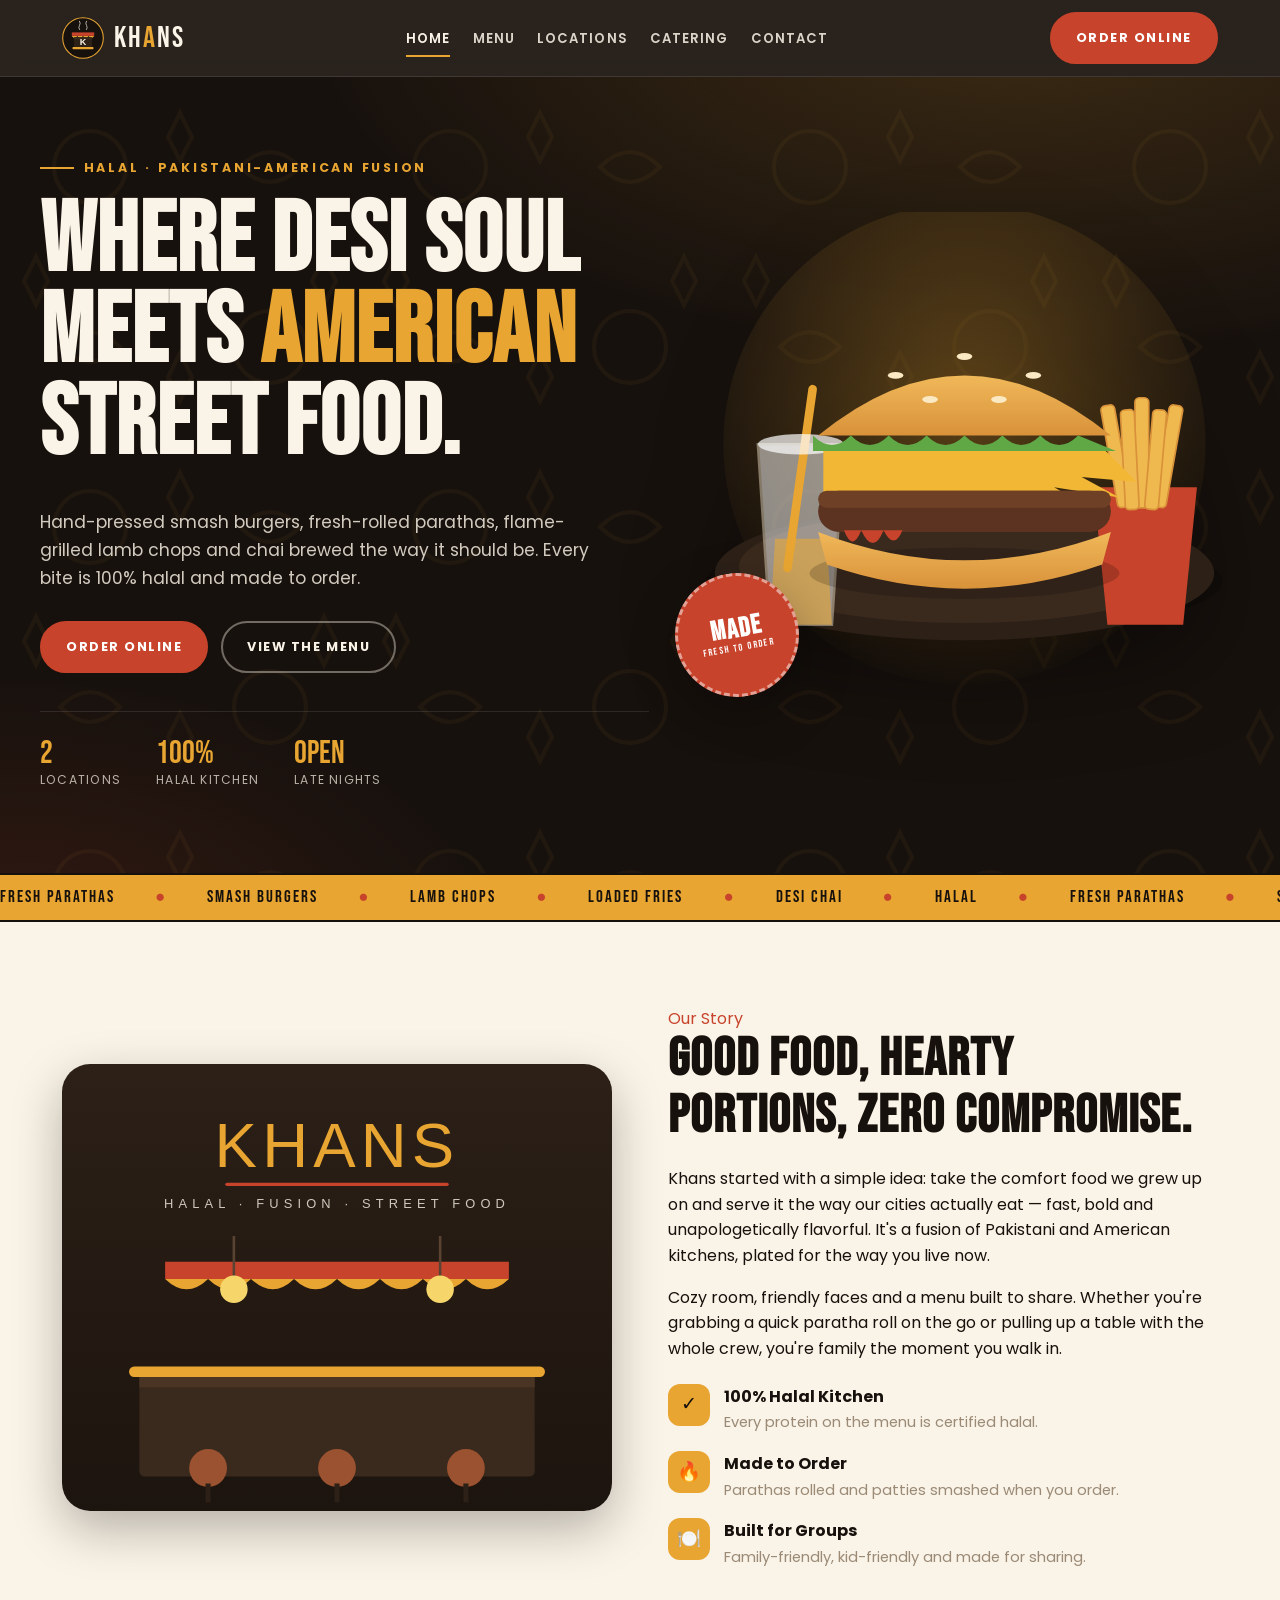
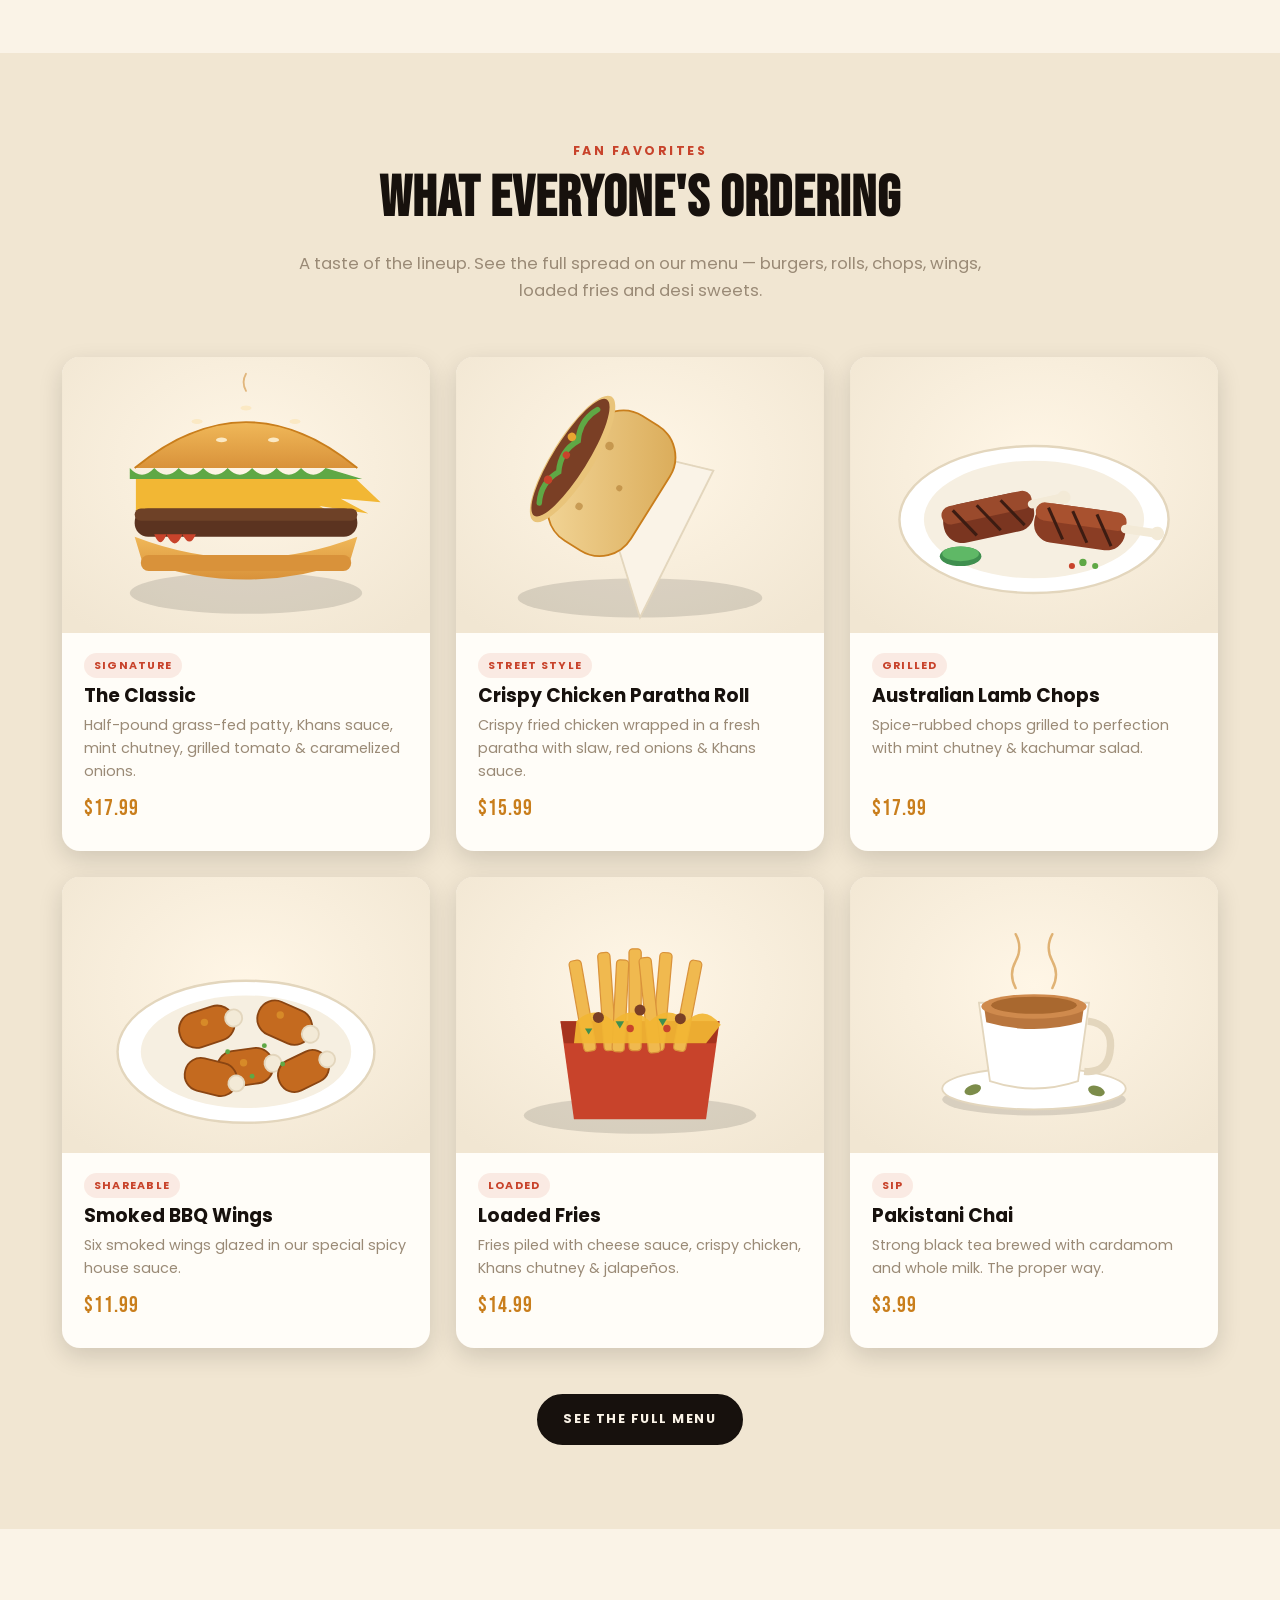
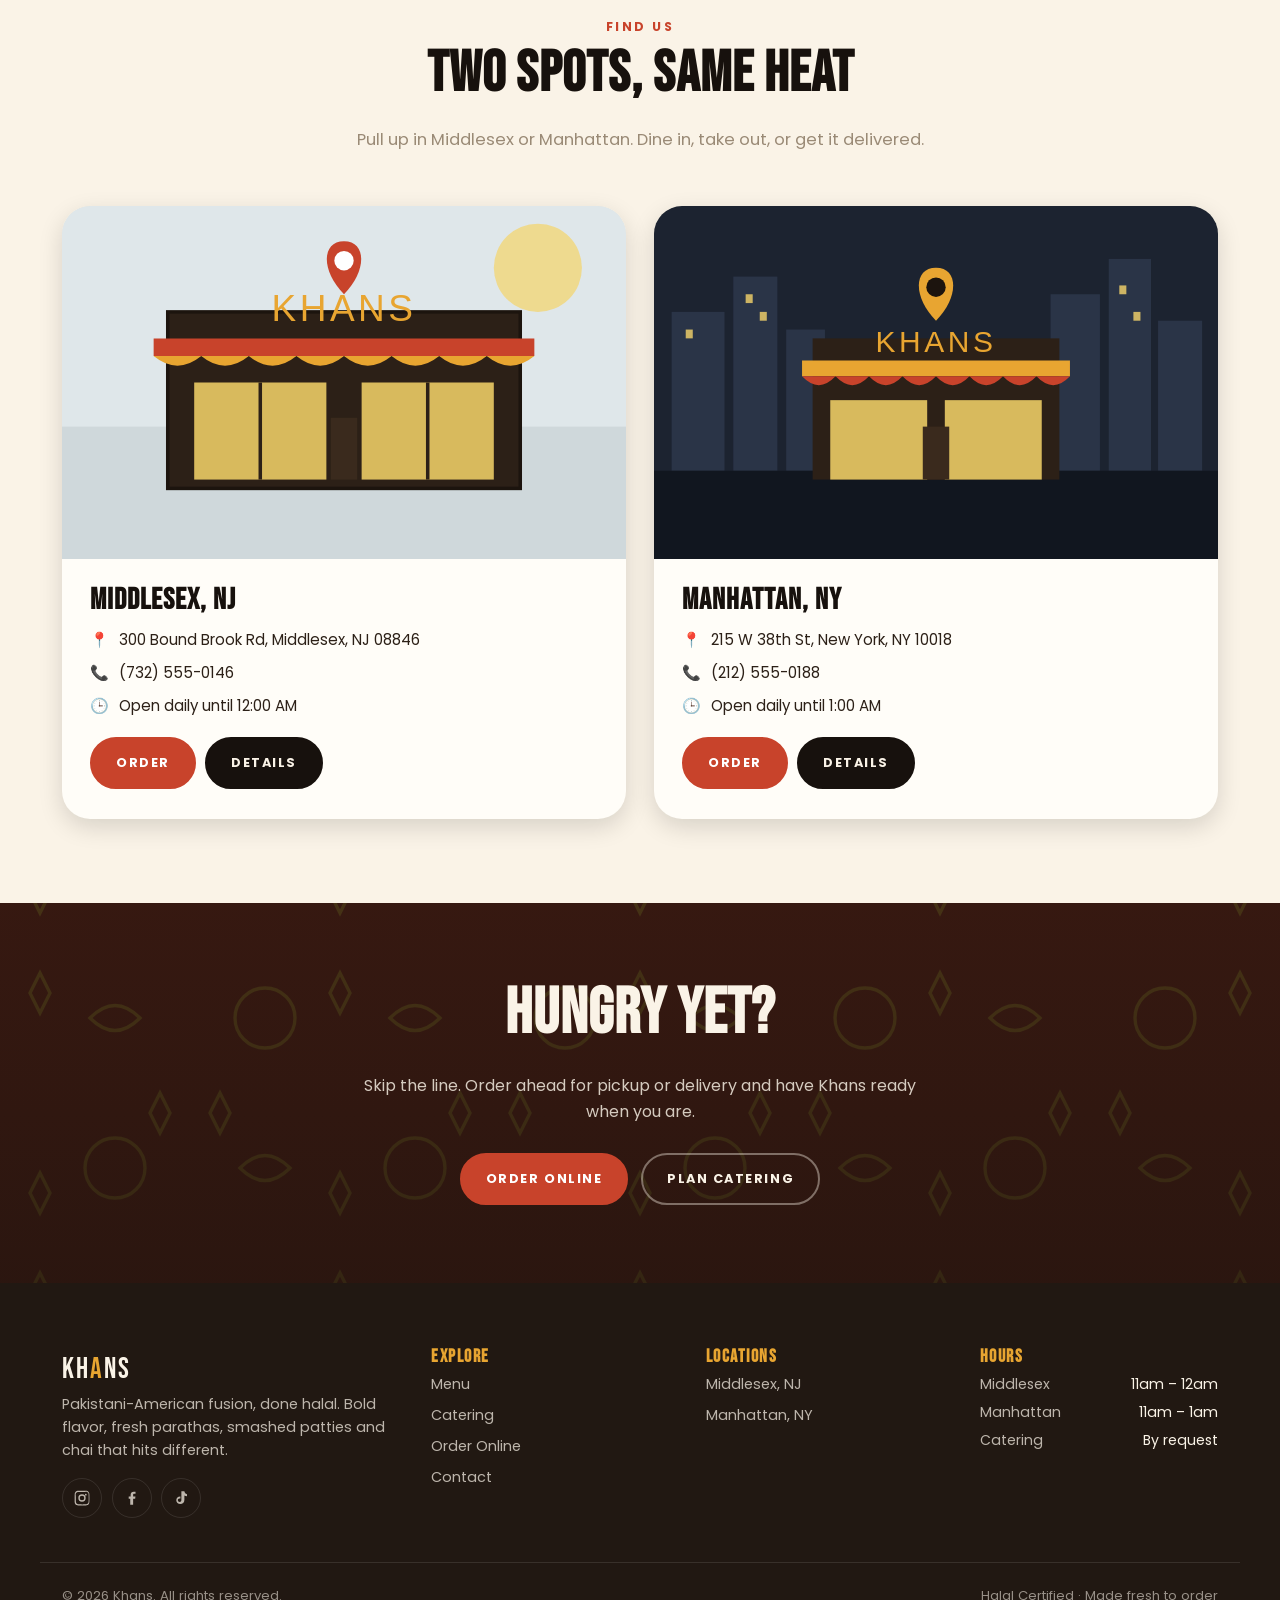
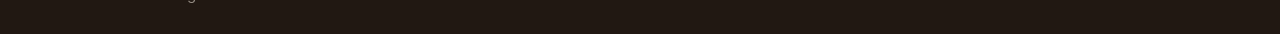
==== commit 737f7498: "Change locations to Middlesex, NJ and Manhattan, NY Rename location pages/images and update all addr" ====
--- a/index.html
+++ b/index.html
@@ -3,8 +3,8 @@
 <head>
   <meta charset="UTF-8" />
   <meta name="viewport" content="width=device-width, initial-scale=1.0" />
-  <title>Khans — Pakistani-American Fusion · Halal Restaurant in NJ</title>
-  <meta name="description" content="Khans serves bold Pakistani-American fusion — smash burgers, fresh paratha rolls, flame-grilled lamb chops, loaded fries and desi chai. 100% halal. Locations in Piscataway & Jersey City, NJ." />
+  <title>Khans — Pakistani-American Fusion · Halal Restaurant in NJ & NY</title>
+  <meta name="description" content="Khans serves bold Pakistani-American fusion — smash burgers, fresh paratha rolls, flame-grilled lamb chops, loaded fries and desi chai. 100% halal. Locations in Middlesex & Manhattan, NY." />
   <link rel="icon" href="assets/img/favicon.svg" type="image/svg+xml" />
   <link rel="preconnect" href="https://fonts.googleapis.com" />
   <link rel="preconnect" href="https://fonts.gstatic.com" crossorigin />
@@ -30,8 +30,8 @@
         <li class="has-dropdown">
           <a href="#locations" aria-haspopup="true">Locations</a>
           <ul class="dropdown">
-            <li><a href="piscataway.html">Piscataway, NJ <small>1358 Centennial Ave</small></a></li>
-            <li><a href="jersey-city.html">Jersey City, NJ <small>60 Sip Ave</small></a></li>
+            <li><a href="middlesex.html">Middlesex, NJ <small>300 Bound Brook Rd</small></a></li>
+            <li><a href="manhattan.html">Manhattan, NY <small>215 W 38th St</small></a></li>
           </ul>
         </li>
         <li><a href="catering.html">Catering</a></li>
@@ -56,7 +56,7 @@
           <a class="btn btn--ghost" href="menu.html">View the Menu</a>
         </div>
         <div class="hero__stats">
-          <div><div class="n">2</div><div class="l">NJ Locations</div></div>
+          <div><div class="n">2</div><div class="l">Locations</div></div>
           <div><div class="n">100%</div><div class="l">Halal Kitchen</div></div>
           <div><div class="n">Open</div><div class="l">Late Nights</div></div>
         </div>
@@ -172,32 +172,32 @@
       <div class="section-head reveal">
         <span class="kicker">Find Us</span>
         <h2>Two spots, same heat</h2>
-        <p>Pull up in Piscataway or Jersey City. Dine in, take out, or get it delivered.</p>
+        <p>Pull up in Middlesex or Manhattan. Dine in, take out, or get it delivered.</p>
       </div>
       <div class="loc-cards">
         <article class="loc-card reveal">
-          <div class="loc-card__img"><img src="assets/img/loc-piscataway.svg" alt="Khans Piscataway storefront" /></div>
+          <div class="loc-card__img"><img src="assets/img/loc-middlesex.svg" alt="Khans Middlesex storefront" /></div>
           <div class="loc-card__body">
-            <h3>Piscataway, NJ</h3>
-            <div class="loc-card__row"><span class="ic">📍</span><span>1358 Centennial Ave, Piscataway, NJ 08854</span></div>
-            <div class="loc-card__row"><span class="ic">📞</span><span><a href="tel:+12018775517">(201) 877-5517</a></span></div>
+            <h3>Middlesex, NJ</h3>
+            <div class="loc-card__row"><span class="ic">📍</span><span>300 Bound Brook Rd, Middlesex, NJ 08846</span></div>
+            <div class="loc-card__row"><span class="ic">📞</span><span><a href="tel:+17325550146">(732) 555-0146</a></span></div>
             <div class="loc-card__row"><span class="ic">🕒</span><span>Open daily until 12:00 AM</span></div>
             <div class="loc-card__actions">
               <a class="btn btn--red" href="order.html">Order</a>
-              <a class="btn btn--dark" href="piscataway.html">Details</a>
+              <a class="btn btn--dark" href="middlesex.html">Details</a>
             </div>
           </div>
         </article>
         <article class="loc-card reveal">
-          <div class="loc-card__img"><img src="assets/img/loc-jersey-city.svg" alt="Khans Jersey City storefront" /></div>
+          <div class="loc-card__img"><img src="assets/img/loc-manhattan.svg" alt="Khans Manhattan storefront" /></div>
           <div class="loc-card__body">
-            <h3>Jersey City, NJ</h3>
-            <div class="loc-card__row"><span class="ic">📍</span><span>60 Sip Ave, Store 2B, Jersey City, NJ 07306</span></div>
-            <div class="loc-card__row"><span class="ic">📞</span><span><a href="tel:+15513720111">(551) 372-0111</a></span></div>
+            <h3>Manhattan, NY</h3>
+            <div class="loc-card__row"><span class="ic">📍</span><span>215 W 38th St, New York, NY 10018</span></div>
+            <div class="loc-card__row"><span class="ic">📞</span><span><a href="tel:+12125550188">(212) 555-0188</a></span></div>
             <div class="loc-card__row"><span class="ic">🕒</span><span>Open daily until 1:00 AM</span></div>
             <div class="loc-card__actions">
               <a class="btn btn--red" href="order.html">Order</a>
-              <a class="btn btn--dark" href="jersey-city.html">Details</a>
+              <a class="btn btn--dark" href="manhattan.html">Details</a>
             </div>
           </div>
         </article>
@@ -241,15 +241,15 @@
       <div>
         <h4>Locations</h4>
         <ul>
-          <li><a href="piscataway.html">Piscataway, NJ</a></li>
-          <li><a href="jersey-city.html">Jersey City, NJ</a></li>
+          <li><a href="middlesex.html">Middlesex, NJ</a></li>
+          <li><a href="manhattan.html">Manhattan, NY</a></li>
         </ul>
       </div>
       <div>
         <h4>Hours</h4>
         <div class="hours-list">
-          <div class="h"><span>Piscataway</span><span>11am – 12am</span></div>
-          <div class="h"><span>Jersey City</span><span>11am – 1am</span></div>
+          <div class="h"><span>Middlesex</span><span>11am – 12am</span></div>
+          <div class="h"><span>Manhattan</span><span>11am – 1am</span></div>
           <div class="h"><span>Catering</span><span>By request</span></div>
         </div>
       </div>
